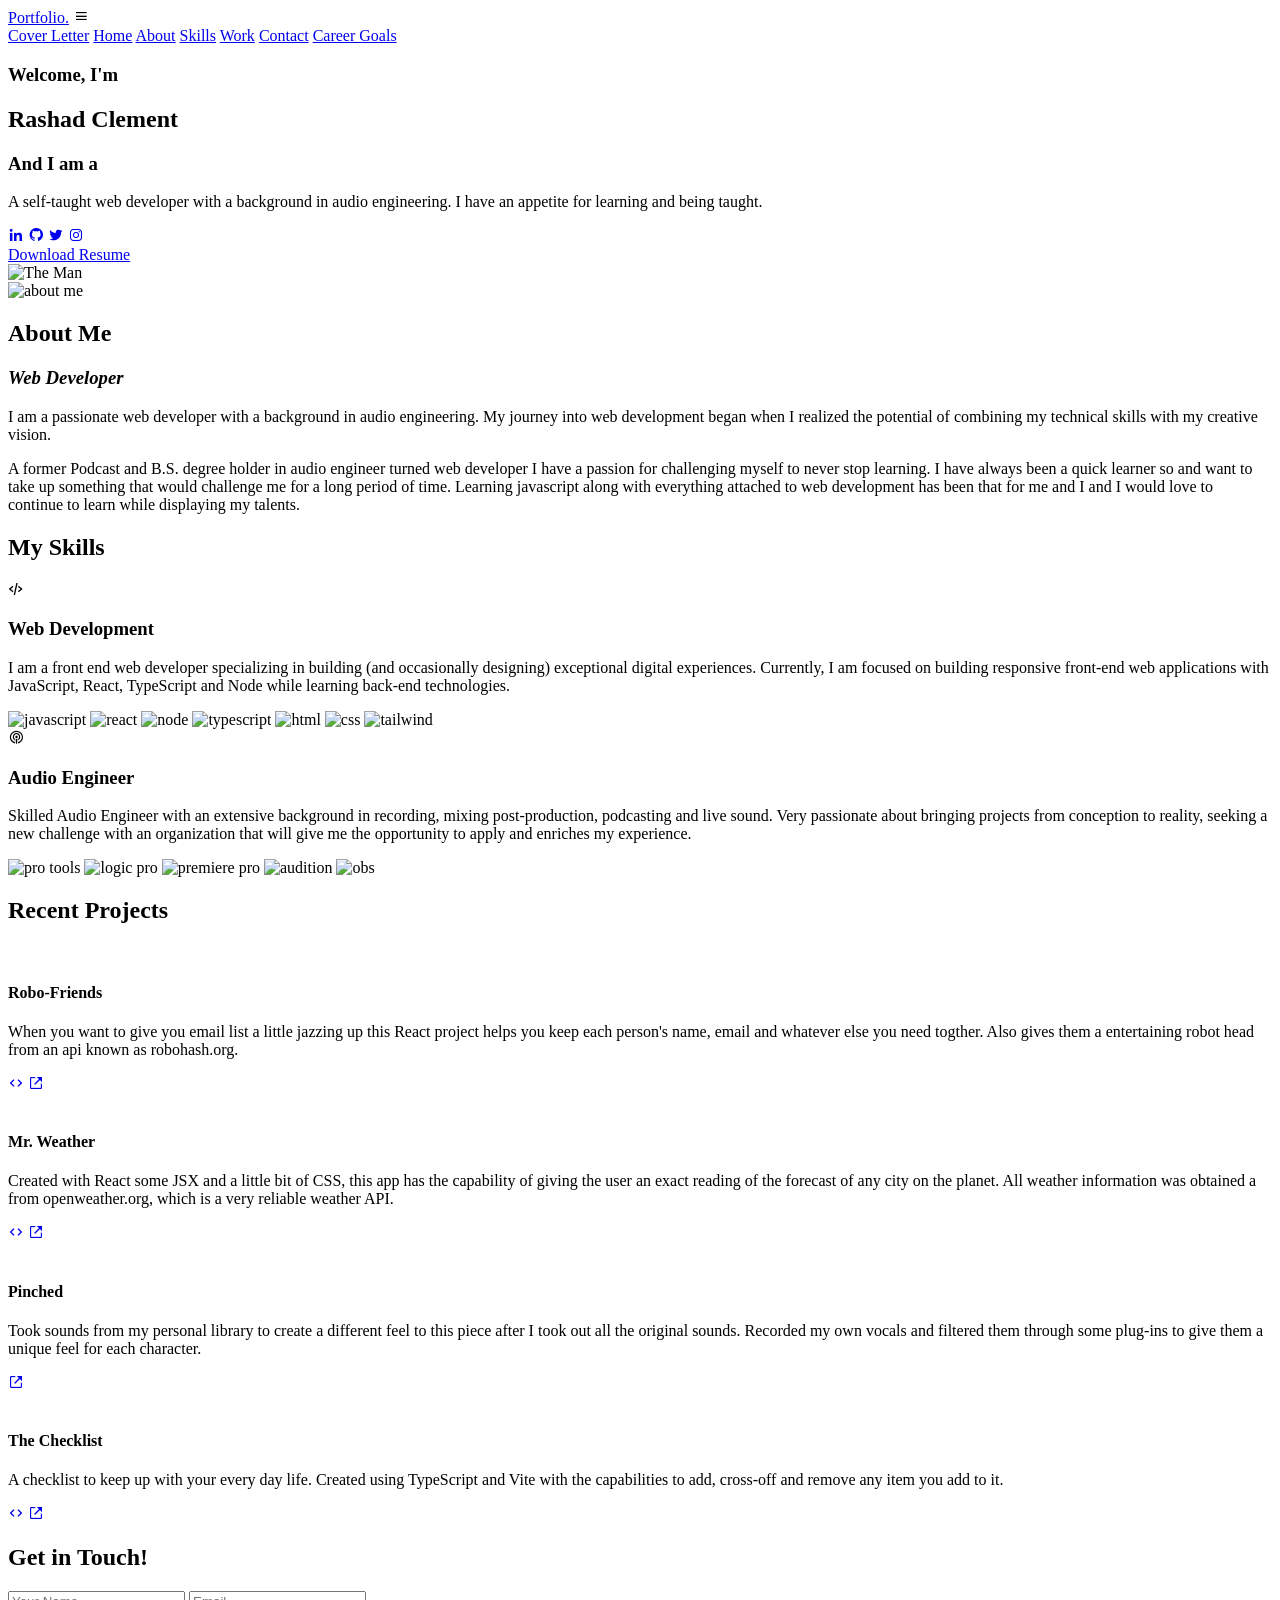
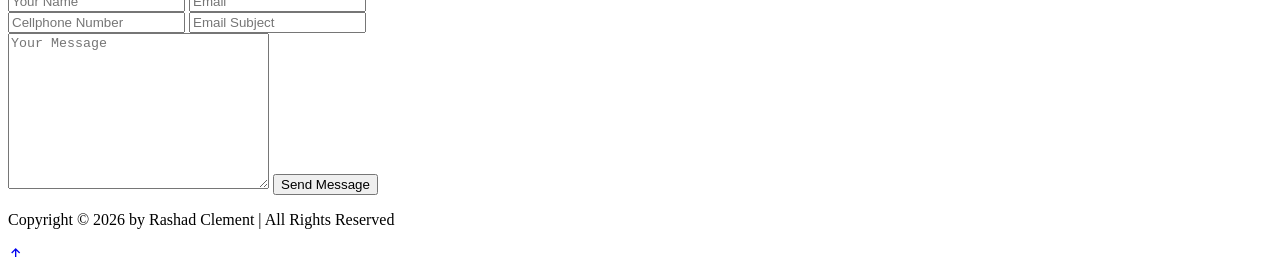
==== index.html @ a1e1e6f7 "Creates cover.html, career_goal.html and modifies index.html" ====
<!doctype html>
<html lang="en">
  <head>
    <meta charset="UTF-8" />
    <meta http-equiv="X-UA-Compatible" content="IE=edge" />
    <meta name="viewport" content="width=device-width, initial-scale=1.0" />
    <title>Rashad's | Portfolio</title>
    <link
      href="https://unpkg.com/boxicons@2.1.4/css/boxicons.min.css"
      rel="stylesheet"
    />
    <link rel="shortcut icon" type="image/png" href="assets/favicon1.png" />
    <script
      type="text/javascript"
      src="https://cdn.jsdelivr.net/npm/@emailjs/browser@3/dist/email.min.js"
    ></script>
    <script type="text/javascript">
      (function () {
        emailjs.init("BVBajBuApLlORE-cE");
      })();
    </script>
    <link rel="stylesheet" href="styles.css" />
  </head>

  <body>
    <header class="header">
      <a href="#" class="logo">Portfolio.</a>

      <i class="bx bx-menu" id="menu-icon"></i>

      <nav class="navbar">
        <a href="cover.html" style="--i: 1" class="active">Cover Letter</a>
        <a href="#home" style="--i: 2">Home</a>
        <a href="#about" style="--i: 3">About</a>
        <a href="#skills" style="--i: 4">Skills</a>
        <a href="#work" style="--i: 5">Work</a>
        <a href="#contact" style="--i: 6">Contact</a>
        <a href="career_goals.html" style="--i: 7">Career Goals</a>
      </nav>
    </header>

    <!-- HOME SECTION -->

    <section class="home" id="home">
      <div class="home-content">
        <h3>Welcome, I'm</h3>
        <h1>Rashad Clement</h1>
        <h3>And I am a <span class="multiple-text"></span></h3>
        <p>
          A self-taught web developer with a background in audio engineering. I
          have an appetite for learning and being taught.
        </p>
        <div class="social-media">
          <a href="https://www.linkedin.com/in/rclement3091" style="--i: 7"
            ><i class="bx bxl-linkedin"></i
          ></a>
          <a href="https://github.com/RashadC30" style="--i: 8"
            ><i class="bx bxl-github"></i
          ></a>
          <a href="https://twitter.com/ClementRashad91" style="--i: 9"
            ><i class="bx bxl-twitter"></i
          ></a>
          <a href="https://www.instagram.com/king_ras_3091/" style="--i: 10"
            ><i class="bx bxl-instagram"></i
          ></a>
        </div>
        <a href="assets/images/SWE Resume.pdf" class="btn">Download Resume</a>
      </div>
      <div class="home-img">
        <img src="./assets/images/Home-1.png" alt="The Man" />
      </div>
    </section>

    <!-- ABOUT SECTION -->
    <section class="about" id="about">
      <div class="about-img">
        <img src="./assets/images/about me.png" alt="about me" />
      </div>

      <div class="about-content">
        <h2 class="heading">About <span>Me</span></h2>
        <h3><em>Web Developer</em></h3>
        <article>
          <p>
            I am a passionate web developer with a background in audio
            engineering. My journey into web development began when I realized
            the potential of combining my technical skills with my creative
            vision.
          </p>
          <p>
            A former Podcast and B.S. degree holder in audio engineer turned web
            developer I have a passion for challenging myself to never stop
            learning. I have always been a quick learner so and want to take up
            something that would challenge me for a long period of time.
            Learning javascript along with everything attached to web
            development has been that for me and I and I would love to continue
            to learn while displaying my talents.
          </p>
        </article>
        <!-- <p>
          Very much a gamer and because of that love is what lead me down this
          path. But spending time with my family is the my favorite hobby. I try
          to wear a lot of hat in family which let me to picking up cooking and
          sewing as two of my newer hobbies. Because of wanting to be around
          family as much as possible I chose to take this path as a web
          developer. It also helps that a goal of mine to help design and create
          a video game and being a web developer is a great starting point for
          that.
        </p> -->
      </div>
    </section>

    <!-- SKILLS SECTION -->

    <section class="skills" id="skills">
      <h2 class="heading">My <span>Skills</span></h2>

      <div class="skills-container">
        <div class="skills-box">
          <i class="bx bx-code-alt"></i>
          <h3><strong>Web Development</strong></h3>
          <p>
            I am a front end web developer specializing in building (and
            occasionally designing) exceptional digital experiences. Currently,
            I am focused on building responsive front-end web applications with
            JavaScript, React, TypeScript and Node while learning back-end
            technologies.
          </p>
          <img src="assets/tech/javascript.png" alt="javascript" />
          <img src="assets/tech/reactjs.png" alt="react" />
          <img src="assets/tech/nodejs.png" alt="node" />
          <img src="assets/tech/typescript.png" alt="typescript" />
          <img src="assets/tech/html.png" alt="html" />
          <img src="assets/tech/css.png" alt="css" />
          <img src="assets/tech/tailwind.png" alt="tailwind" />
        </div>
        <div class="skills-box">
          <i class="bx bx-podcast"></i>
          <h3><strong>Audio Engineer</strong></h3>
          <p>
            Skilled Audio Engineer with an extensive background in recording,
            mixing post-production, podcasting and live sound. Very passionate
            about bringing projects from conception to reality, seeking a new
            challenge with an organization that will give me the opportunity to
            apply and enriches my experience.
          </p>
          <img src="assets/tech/pro-tools.png" alt="pro tools" />
          <img src="assets/tech/logic-pro.png" alt="logic pro" />
          <img src="assets/tech/premiere-pro.png" alt="premiere pro" />
          <img src="assets/tech/audition.png" alt="audition" />
          <img src="assets/tech/OBS.png" alt="obs" />
        </div>
      </div>
    </section>

    <!-- WORK SECTION -->
    <section class="work" id="work">
      <h2 class="heading">Recent <span>Projects</span></h2>

      <div class="work-container">
        <div class="work-box">
          <img src="assets/images/robofriends.png" alt="" />
          <div class="work-layer">
            <h4>Robo-Friends</h4>
            <p>
              When you want to give you email list a little jazzing up this
              React project helps you keep each person's name, email and
              whatever else you need togther. Also gives them a entertaining
              robot head from an api known as robohash.org.
            </p>
            <a href="https://github.com/RashadC30/Robo-Friends"
              ><i class="bx bx-code"></i
            ></a>
            <a href="https://rashadc30.github.io/Robo-Friends/"
              ><i class="bx bx-link-external"></i
            ></a>
          </div>
        </div>

        <div class="work-box">
          <img src="assets/images/weatherapp.png" alt="" />
          <div class="work-layer">
            <h4>Mr. Weather</h4>
            <p>
              Created with React some JSX and a little bit of CSS, this app has
              the capability of giving the user an exact reading of the forecast
              of any city on the planet. All weather information was obtained a
              from openweather.org, which is a very reliable weather API.
            </p>
            <a href="https://github.com/RashadC30/Mr.-Weather_React"
              ><i class="bx bx-code"></i
            ></a>
            <a href="https://rashadc30.github.io/Mr.-Weather_React/"
              ><i class="bx bx-link-external"></i
            ></a>
          </div>
        </div>

        <div class="work-box">
          <img src="assets/images/Pinched-photo.png" alt="" />
          <div class="work-layer">
            <h4>Pinched</h4>
            <p>
              Took sounds from my personal library to create a different feel to
              this piece after I took out all the original sounds. Recorded my
              own vocals and filtered them through some plug-ins to give them a
              unique feel for each character.
            </p>
            <a href="https://youtu.be/_z9pfgiqjUA"
              ><i class="bx bx-link-external"></i
            ></a>
          </div>
        </div>

        <div class="work-box">
          <img src="assets/images/the_checklist.png" alt="" />
          <div class="work-layer">
            <h4>The Checklist</h4>
            <p>
              A checklist to keep up with your every day life. Created using
              TypeScript and Vite with the capabilities to add, cross-off and
              remove any item you add to it.
            </p>
            <a href="https://github.com/RashadC30/The_Checklist"
              ><i class="bx bx-code"></i
            ></a>
            <a href="https://the-checklist.vercel.app/"
              ><i class="bx bx-link-external"></i
            ></a>
          </div>
        </div>
      </div>
    </section>

    <!-- CONTACT SECTION -->
    <section class="contact" id="contact">
      <h2 class="heading">Get in <span>Touch!</span></h2>

      <form action="#">
        <div class="input-box">
          <input type="text" placeholder="Your Name" id="name" />
          <input type="email" placeholder="Email" id="email" />
        </div>
        <div class="input-box">
          <input type="number" placeholder="Cellphone Number" />
          <input type="text" placeholder="Email Subject" />
        </div>
        <textarea
          name=""
          id="message"
          cols="30"
          rows="10"
          placeholder="Your Message"
        ></textarea>
        <input
          onclick="sendMail()"
          type="submit"
          value="Send Message"
          class="btn"
        />
      </form>
    </section>

    <!-- FOOTER SECTION -->
    <footer class="footer">
      <div class="footer-text">
        <p>Copyright &copy; 2026 by Rashad Clement | All Rights Reserved</p>

        <div class="footer-iconTop">
          <a href="#home"><i class="bx bx-up-arrow-alt"></i></a>
        </div>
      </div>
    </footer>

    <!-- SCROLL REVEAL -->
    <script src="https://unpkg.com/scrollreveal"></script>

    <!-- TYPED.JS -->
    <script src="https://unpkg.com/typed.js@2.0.132/dist/typed.umd.js"></script>

    <!-- CUSTOM SECTION -->
    <script src="app.js"></script>
  </body>
</html>
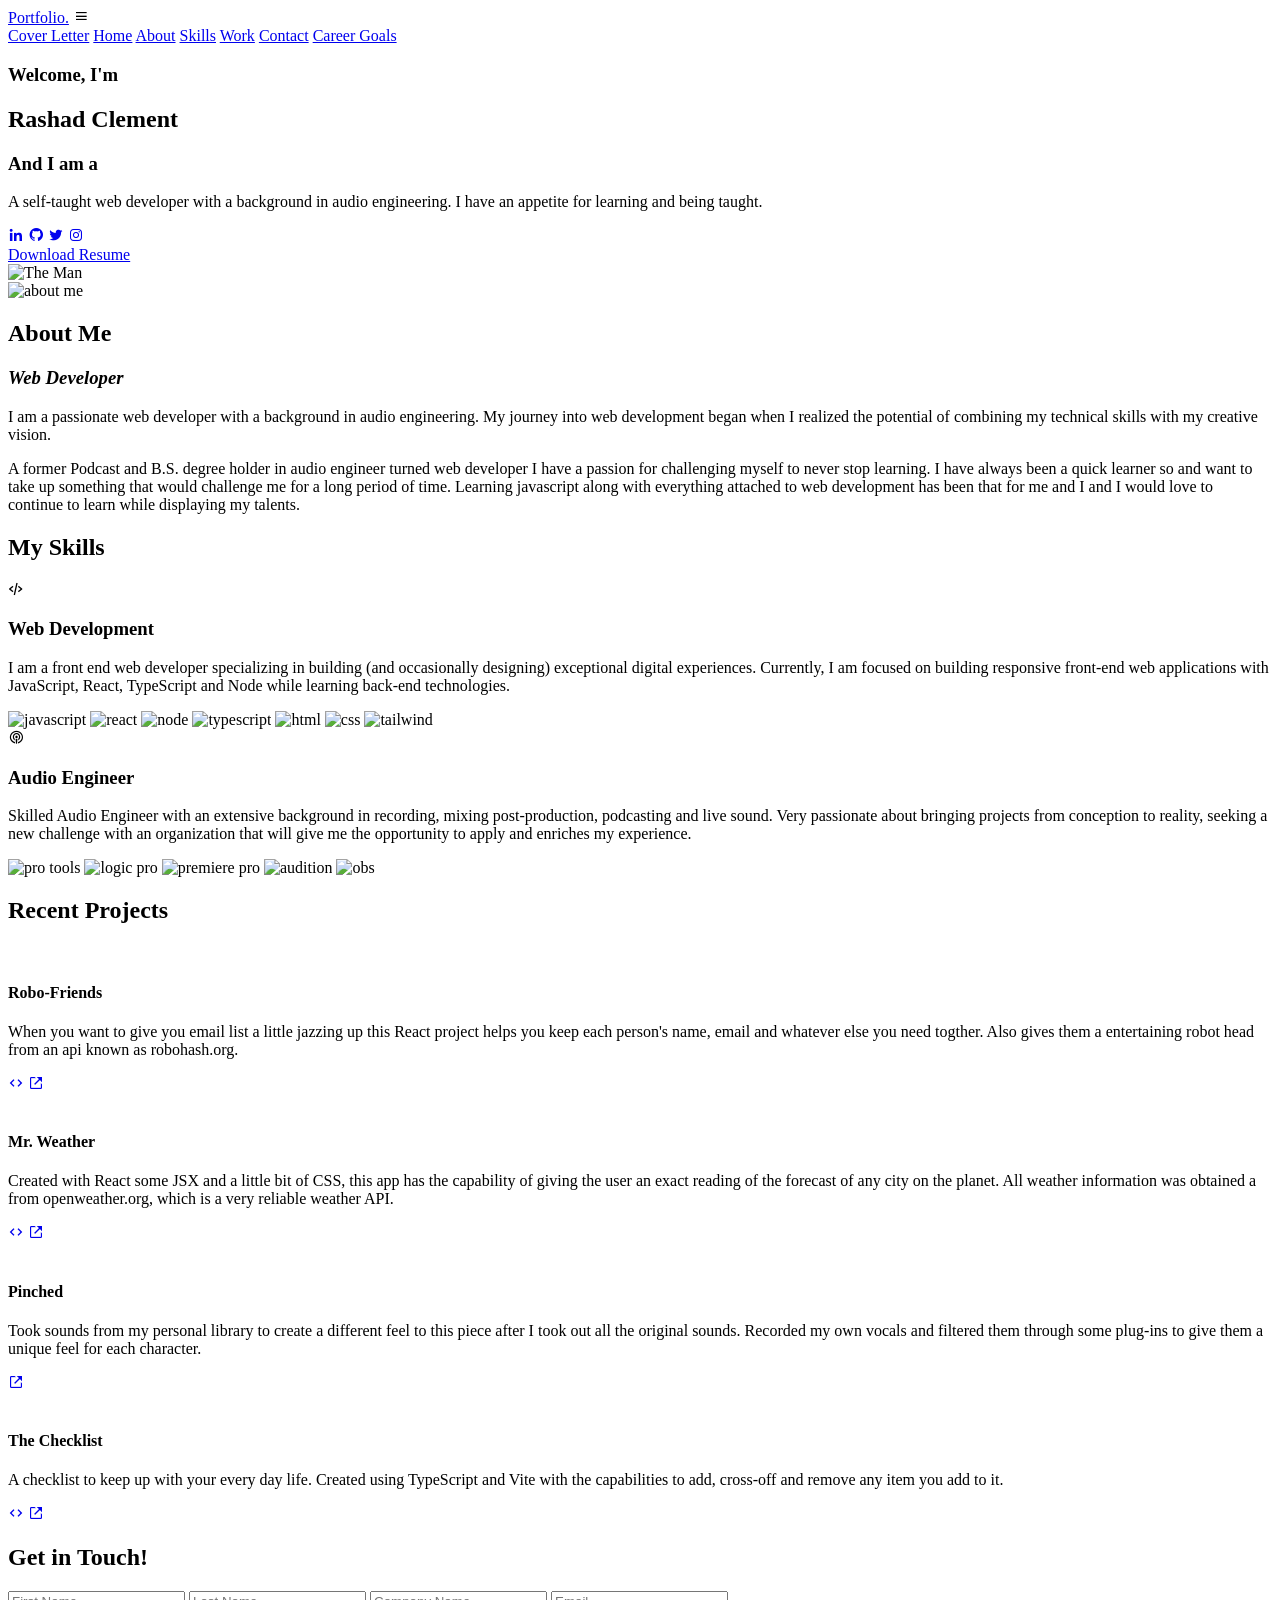
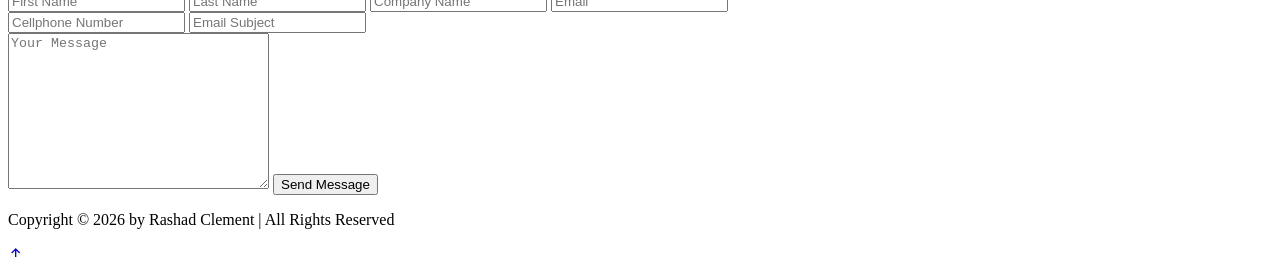
==== commit 4500d0e8: "Makes new information boxes for contact section" ====
--- a/index.html
+++ b/index.html
@@ -238,7 +238,9 @@
 
       <form action="#">
         <div class="input-box">
-          <input type="text" placeholder="Your Name" id="name" />
+          <input type="text" placeholder="First Name" id="name" />
+          <input type="text" placeholder="Last Name" id="name" />
+          <input type="text" placeholder="Company Name" id="name" />
           <input type="email" placeholder="Email" id="email" />
         </div>
         <div class="input-box">
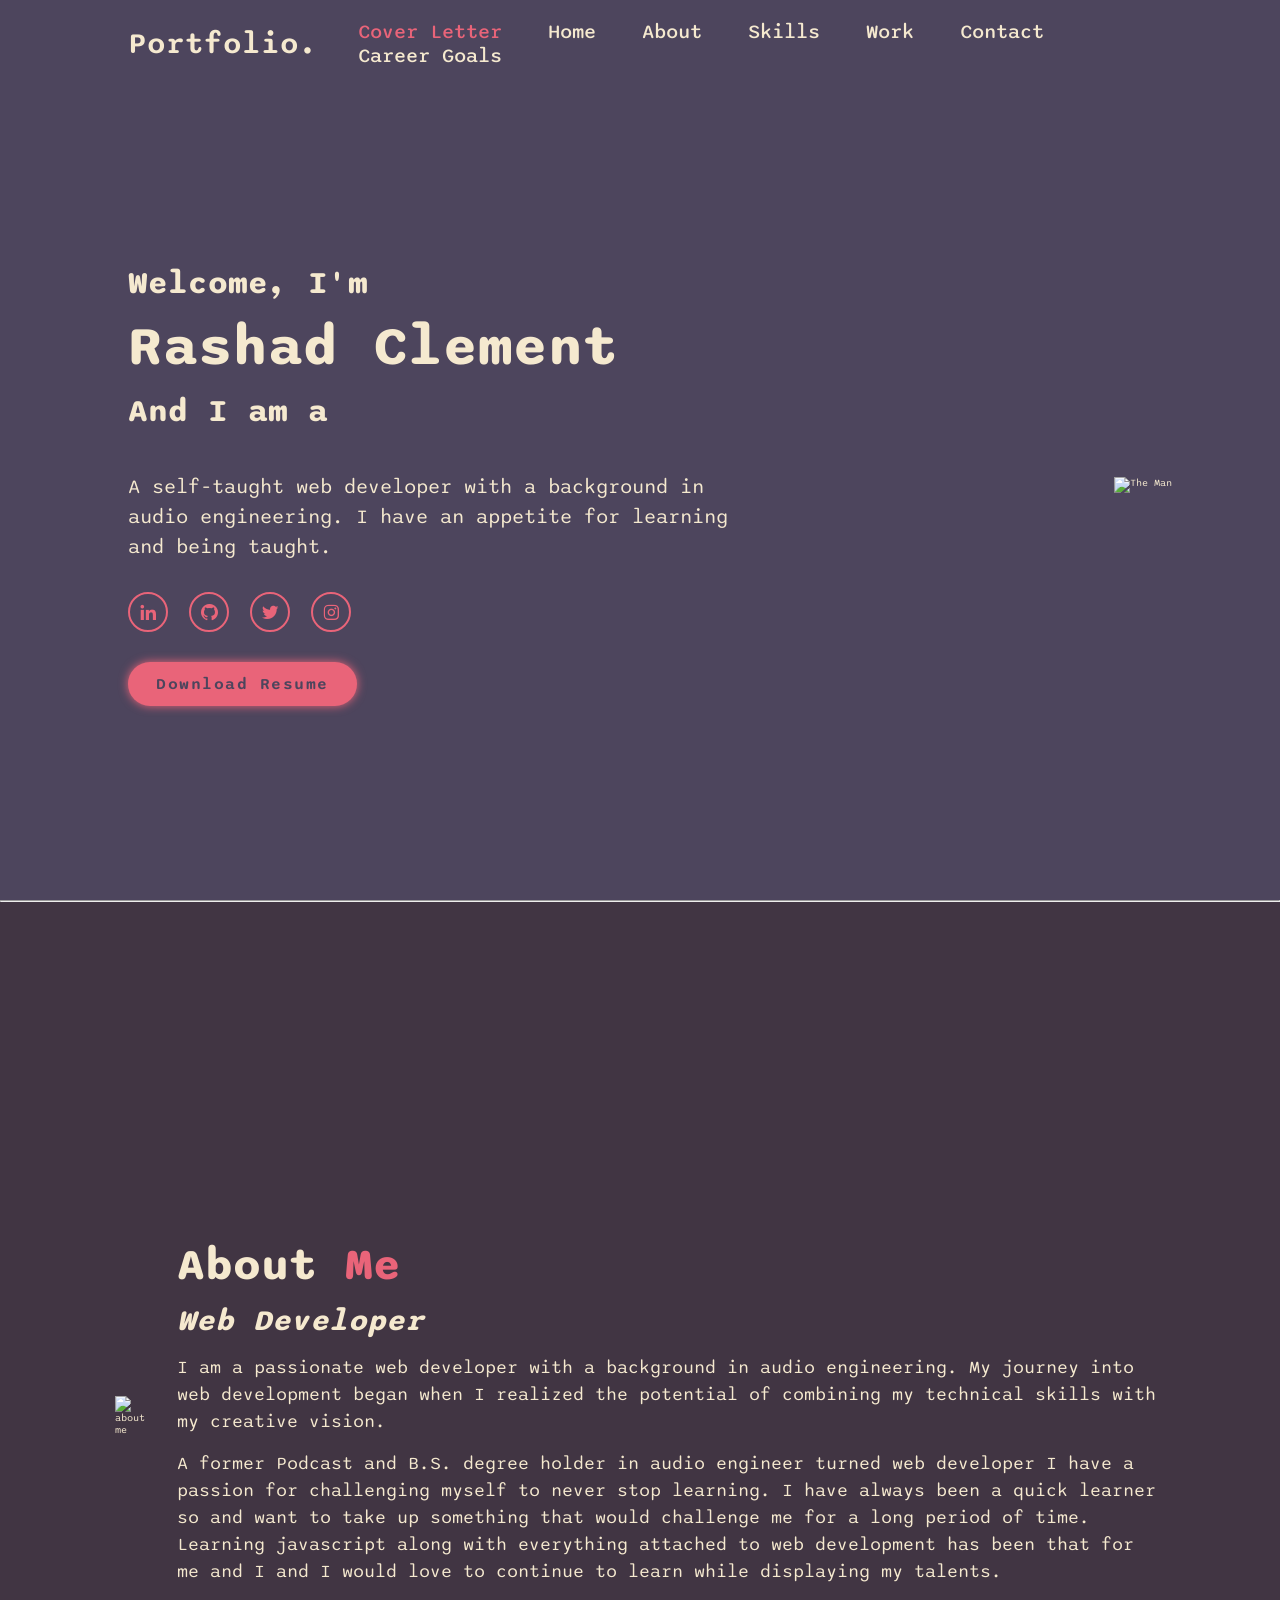
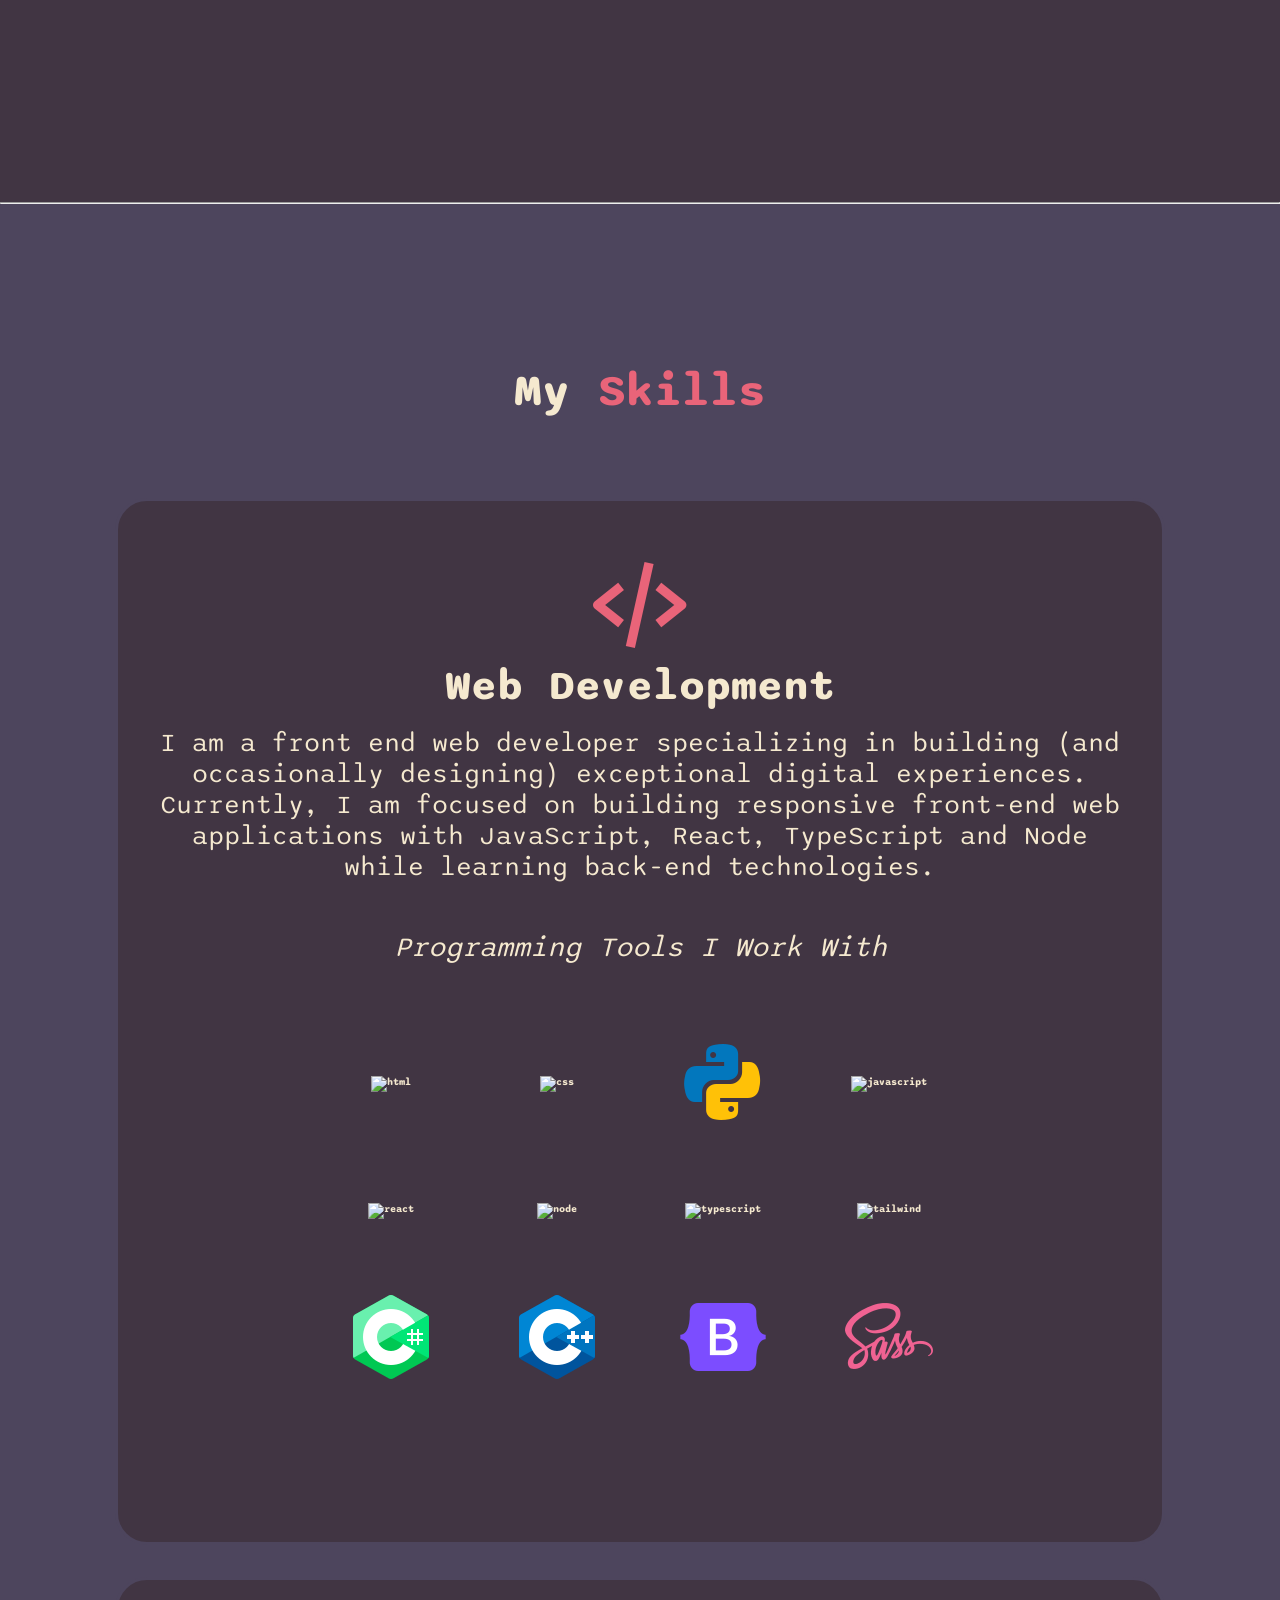
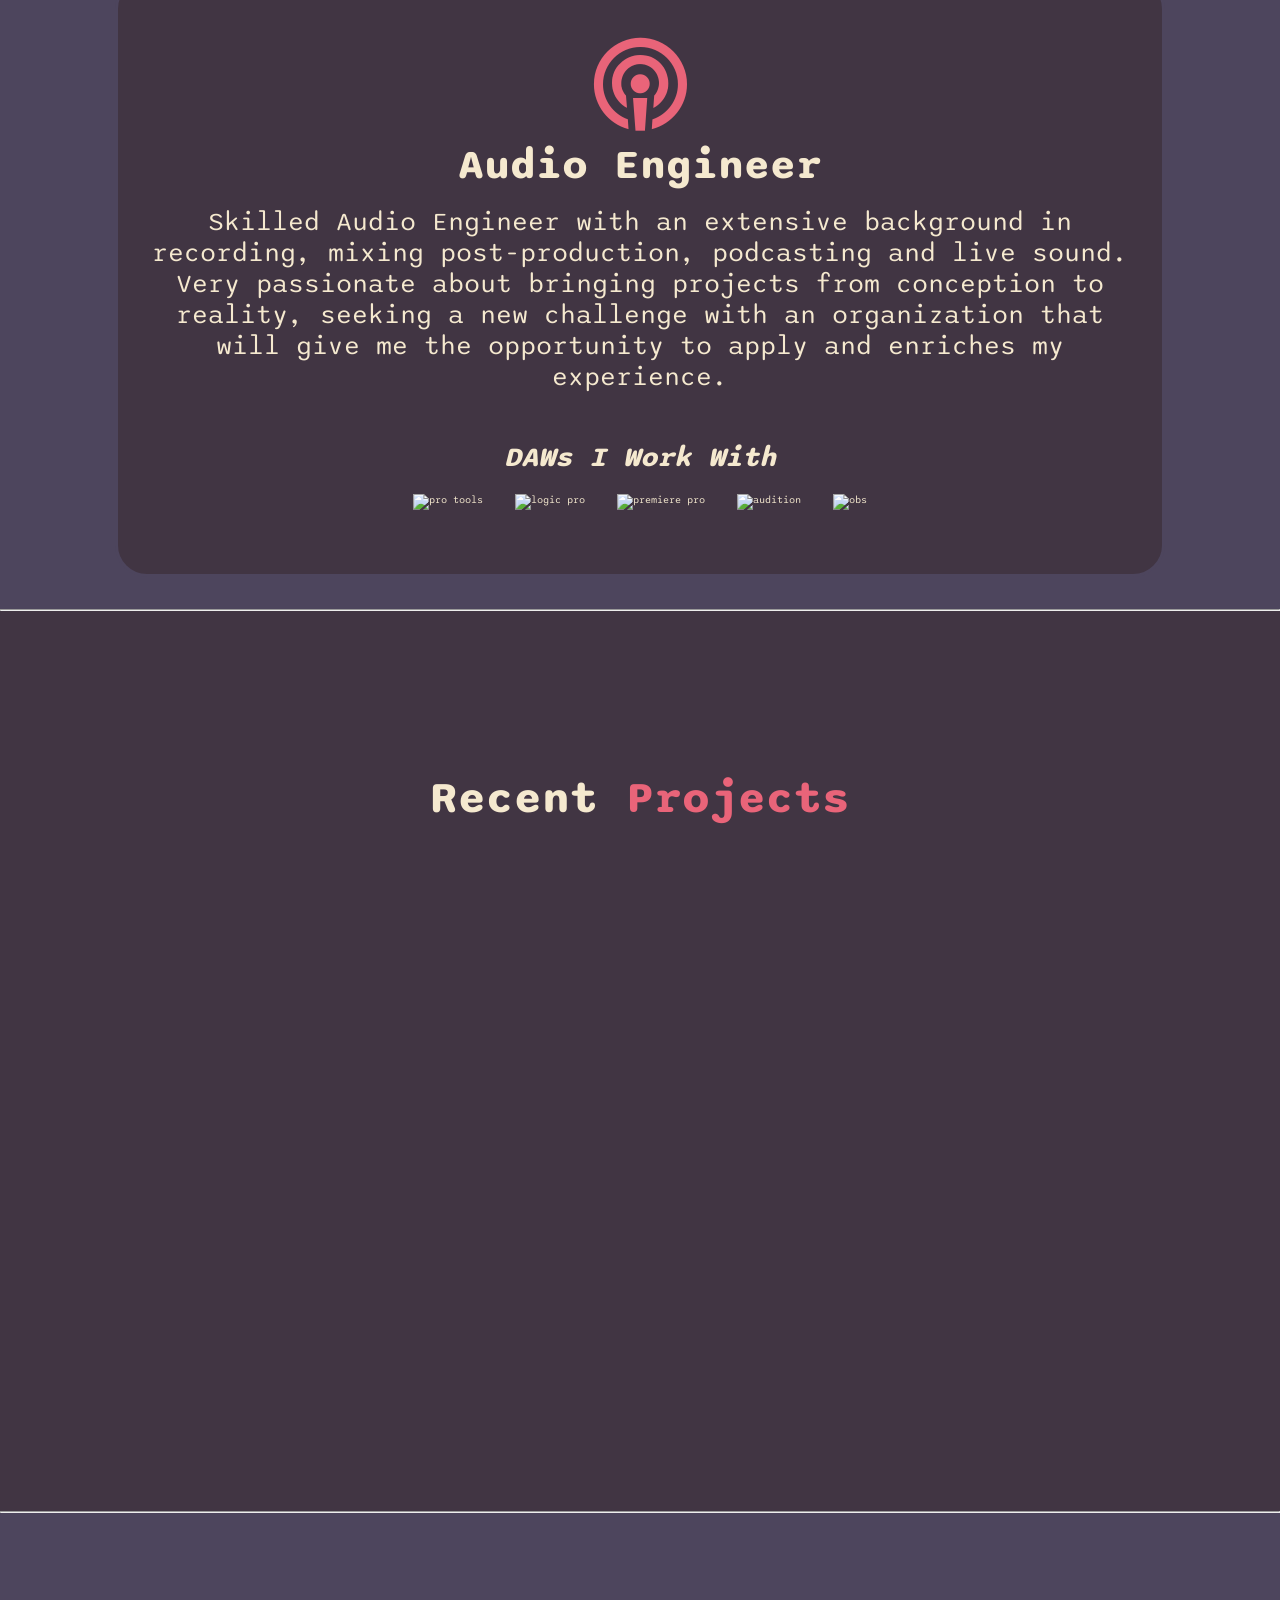
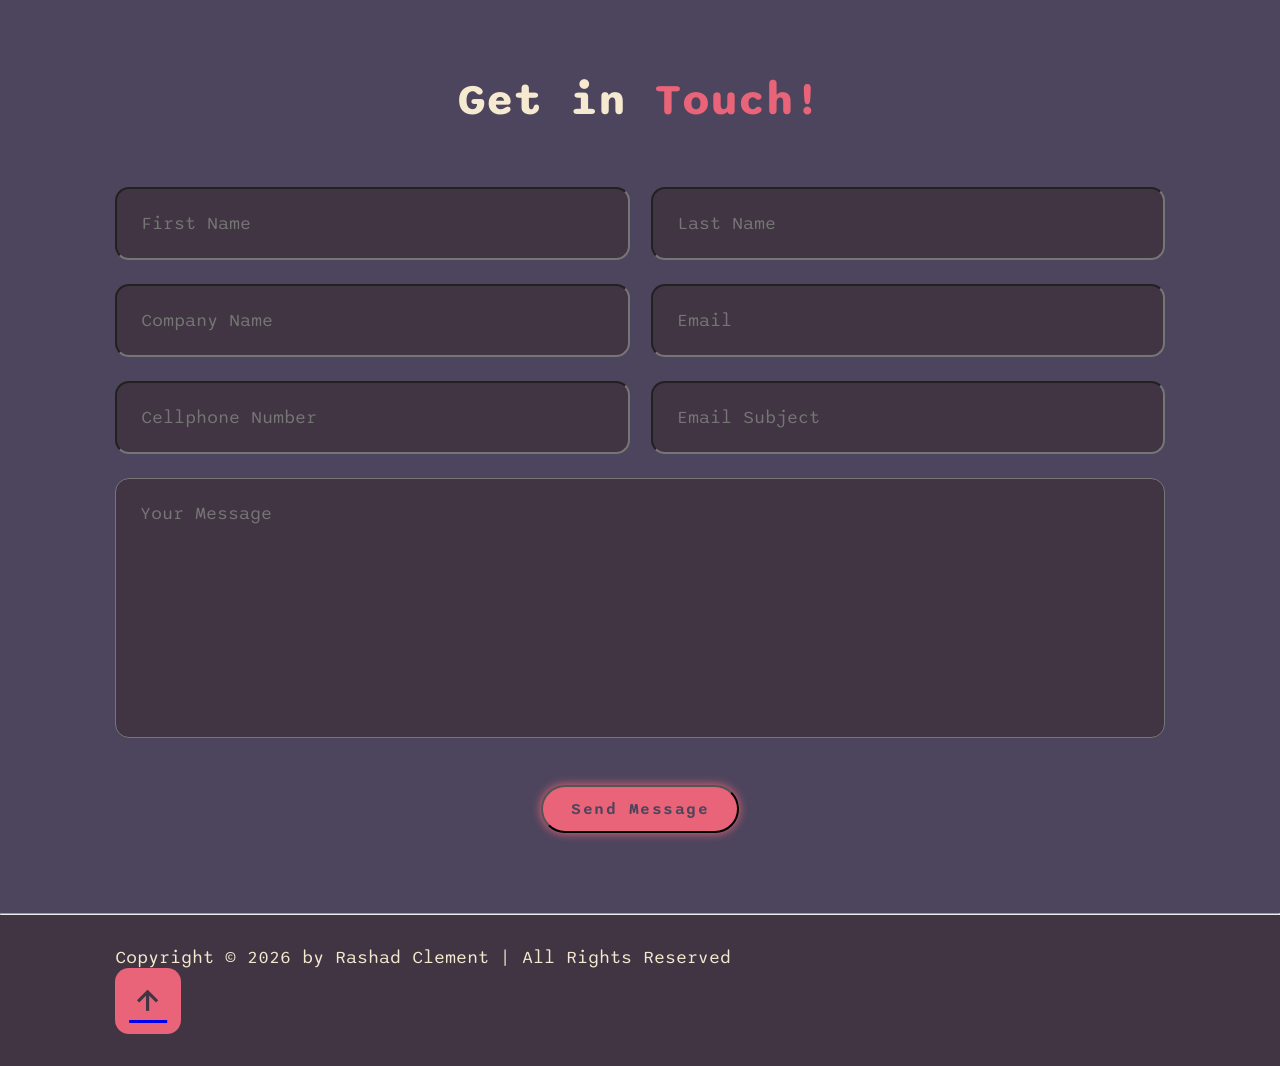
==== commit 46d04ee4: "Adds a table and unordered list to index, main and span to cover and main and contact form to career" ====
--- a/index.html
+++ b/index.html
@@ -44,8 +44,11 @@
     <section class="home" id="home">
       <div class="home-content">
         <h3>Welcome, I'm</h3>
+        <br />
         <h1>Rashad Clement</h1>
+        <br />
         <h3>And I am a <span class="multiple-text"></span></h3>
+        <br />
         <p>
           A self-taught web developer with a background in audio engineering. I
           have an appetite for learning and being taught.
@@ -70,6 +73,7 @@
         <img src="./assets/images/Home-1.png" alt="The Man" />
       </div>
     </section>
+    <hr style="color: bisque" />
 
     <!-- ABOUT SECTION -->
     <section class="about" id="about">
@@ -109,6 +113,7 @@
         </p> -->
       </div>
     </section>
+    <hr style="color: bisque" />
 
     <!-- SKILLS SECTION -->
 
@@ -126,13 +131,37 @@
             JavaScript, React, TypeScript and Node while learning back-end
             technologies.
           </p>
-          <img src="assets/tech/javascript.png" alt="javascript" />
-          <img src="assets/tech/reactjs.png" alt="react" />
-          <img src="assets/tech/nodejs.png" alt="node" />
-          <img src="assets/tech/typescript.png" alt="typescript" />
-          <img src="assets/tech/html.png" alt="html" />
-          <img src="assets/tech/css.png" alt="css" />
-          <img src="assets/tech/tailwind.png" alt="tailwind" />
+          <table
+            style="
+              margin: 20px auto;
+              border-collapse: separate;
+              border-spacing: 70px;
+            "
+          >
+            <caption style="font-size: 28px; font-style: italic">
+              Programming Tools I Work With
+            </caption>
+            <tr>
+              <th><img src="assets/tech/html.png" alt="html" /></th>
+              <th><img src="assets/tech/css.png" alt="css" /></th>
+              <th><img src="assets/tech/python-96.png" alt="python" /></th>
+              <th><img src="assets/tech/javascript.png" alt="javascript" /></th>
+            </tr>
+            <tr>
+              <th><img src="assets/tech/reactjs.png" alt="react" /></th>
+              <th><img src="assets/tech/nodejs.png" alt="node" /></th>
+              <th><img src="assets/tech/typescript.png" alt="typescript" /></th>
+              <th><img src="assets/tech/tailwind.png" alt="tailwind" /></th>
+            </tr>
+            <tr>
+              <th><img src="assets/tech/c-sharp-96.png" alt="c-sharp" /></th>
+              <th><img src="assets/tech/c++-96.png" alt="c++" /></th>
+              <th>
+                <img src="assets/tech/bootstrap-96.png" alt="bootstrap" />
+              </th>
+              <th><img src="assets/tech/sass-96.png" alt="github" /></th>
+            </tr>
+          </table>
         </div>
         <div class="skills-box">
           <i class="bx bx-podcast"></i>
@@ -144,93 +173,103 @@
             challenge with an organization that will give me the opportunity to
             apply and enriches my experience.
           </p>
-          <img src="assets/tech/pro-tools.png" alt="pro tools" />
-          <img src="assets/tech/logic-pro.png" alt="logic pro" />
-          <img src="assets/tech/premiere-pro.png" alt="premiere pro" />
-          <img src="assets/tech/audition.png" alt="audition" />
-          <img src="assets/tech/OBS.png" alt="obs" />
+          <h4 style="font-size: 28px; margin: 20px auto; font-style: italic">
+            DAWs I Work With
+          </h4>
+          <ul class="ul">
+            <img src="assets/tech/pro-tools.png" alt="pro tools" />
+            <img src="assets/tech/logic-pro.png" alt="logic pro" />
+            <img src="assets/tech/premiere-pro.png" alt="premiere pro" />
+            <img src="assets/tech/audition.png" alt="audition" />
+            <img src="assets/tech/OBS.png" alt="obs" />
+          </ul>
         </div>
       </div>
     </section>
+    <hr style="color: bisque" />
 
     <!-- WORK SECTION -->
-    <section class="work" id="work">
-      <h2 class="heading">Recent <span>Projects</span></h2>
-
-      <div class="work-container">
-        <div class="work-box">
-          <img src="assets/images/robofriends.png" alt="" />
-          <div class="work-layer">
-            <h4>Robo-Friends</h4>
-            <p>
-              When you want to give you email list a little jazzing up this
-              React project helps you keep each person's name, email and
-              whatever else you need togther. Also gives them a entertaining
-              robot head from an api known as robohash.org.
-            </p>
-            <a href="https://github.com/RashadC30/Robo-Friends"
-              ><i class="bx bx-code"></i
-            ></a>
-            <a href="https://rashadc30.github.io/Robo-Friends/"
-              ><i class="bx bx-link-external"></i
-            ></a>
+    <main>
+      <section class="work" id="work">
+        <h2 class="heading">Recent <span>Projects</span></h2>
+
+        <div class="work-container">
+          <div class="work-box">
+            <img src="assets/images/robofriends.png" alt="" />
+            <div class="work-layer">
+              <h4>Robo-Friends</h4>
+              <p>
+                When you want to give you email list a little jazzing up this
+                React project helps you keep each person's name, email and
+                whatever else you need togther. Also gives them a entertaining
+                robot head from an api known as robohash.org.
+              </p>
+              <a href="https://github.com/RashadC30/Robo-Friends"
+                ><i class="bx bx-code"></i
+              ></a>
+              <a href="https://rashadc30.github.io/Robo-Friends/"
+                ><i class="bx bx-link-external"></i
+              ></a>
+            </div>
           </div>
-        </div>
-
-        <div class="work-box">
-          <img src="assets/images/weatherapp.png" alt="" />
-          <div class="work-layer">
-            <h4>Mr. Weather</h4>
-            <p>
-              Created with React some JSX and a little bit of CSS, this app has
-              the capability of giving the user an exact reading of the forecast
-              of any city on the planet. All weather information was obtained a
-              from openweather.org, which is a very reliable weather API.
-            </p>
-            <a href="https://github.com/RashadC30/Mr.-Weather_React"
-              ><i class="bx bx-code"></i
-            ></a>
-            <a href="https://rashadc30.github.io/Mr.-Weather_React/"
-              ><i class="bx bx-link-external"></i
-            ></a>
+
+          <div class="work-box">
+            <img src="assets/images/weatherapp.png" alt="" />
+            <div class="work-layer">
+              <h4>Mr. Weather</h4>
+              <p>
+                Created with React some JSX and a little bit of CSS, this app
+                has the capability of giving the user an exact reading of the
+                forecast of any city on the planet. All weather information was
+                obtained a from openweather.org, which is a very reliable
+                weather API.
+              </p>
+              <a href="https://github.com/RashadC30/Mr.-Weather_React"
+                ><i class="bx bx-code"></i
+              ></a>
+              <a href="https://rashadc30.github.io/Mr.-Weather_React/"
+                ><i class="bx bx-link-external"></i
+              ></a>
+            </div>
           </div>
-        </div>
-
-        <div class="work-box">
-          <img src="assets/images/Pinched-photo.png" alt="" />
-          <div class="work-layer">
-            <h4>Pinched</h4>
-            <p>
-              Took sounds from my personal library to create a different feel to
-              this piece after I took out all the original sounds. Recorded my
-              own vocals and filtered them through some plug-ins to give them a
-              unique feel for each character.
-            </p>
-            <a href="https://youtu.be/_z9pfgiqjUA"
-              ><i class="bx bx-link-external"></i
-            ></a>
+
+          <div class="work-box">
+            <img src="assets/images/Pinched-photo.png" alt="" />
+            <div class="work-layer">
+              <h4>Pinched</h4>
+              <p>
+                Took sounds from my personal library to create a different feel
+                to this piece after I took out all the original sounds. Recorded
+                my own vocals and filtered them through some plug-ins to give
+                them a unique feel for each character.
+              </p>
+              <a href="https://youtu.be/_z9pfgiqjUA"
+                ><i class="bx bx-link-external"></i
+              ></a>
+            </div>
           </div>
-        </div>
-
-        <div class="work-box">
-          <img src="assets/images/the_checklist.png" alt="" />
-          <div class="work-layer">
-            <h4>The Checklist</h4>
-            <p>
-              A checklist to keep up with your every day life. Created using
-              TypeScript and Vite with the capabilities to add, cross-off and
-              remove any item you add to it.
-            </p>
-            <a href="https://github.com/RashadC30/The_Checklist"
-              ><i class="bx bx-code"></i
-            ></a>
-            <a href="https://the-checklist.vercel.app/"
-              ><i class="bx bx-link-external"></i
-            ></a>
+
+          <div class="work-box">
+            <img src="assets/images/the_checklist.png" alt="" />
+            <div class="work-layer">
+              <h4>The Checklist</h4>
+              <p>
+                A checklist to keep up with your every day life. Created using
+                TypeScript and Vite with the capabilities to add, cross-off and
+                remove any item you add to it.
+              </p>
+              <a href="https://github.com/RashadC30/The_Checklist"
+                ><i class="bx bx-code"></i
+              ></a>
+              <a href="https://the-checklist.vercel.app/"
+                ><i class="bx bx-link-external"></i
+              ></a>
+            </div>
           </div>
         </div>
-      </div>
-    </section>
+      </section>
+    </main>
+    <hr style="color: bisque" />
 
     <!-- CONTACT SECTION -->
     <section class="contact" id="contact">
@@ -262,6 +301,7 @@
         />
       </form>
     </section>
+    <hr style="color: bisque" />
 
     <!-- FOOTER SECTION -->
     <footer class="footer">
--- a/styles.css
+++ b/styles.css
@@ -0,0 +1,630 @@
+@import url('https://fonts.googleapis.com/css2?family=Labrada:wght@400;500;600;700;800;900&family=Sono:wght@400;500;600;700;800&display=swap');
+
+* {
+    margin: 0;
+    padding: 0;
+    box-sizing: border-box;
+    font-family: "Sono", sans-serif;
+}
+
+html {
+    font-size: 62.5%;
+    overflow-x: hidden;
+}
+
+body {
+    background: #4D455D;
+    color: #F5E9CF;
+}
+
+section {
+    min-height: 100vh;
+    padding: 160px 9% 32px;
+}
+
+.header {
+    position: fixed;
+    top: 0;
+    left: 0;
+    width: 100%;
+    padding: 20px 10%;
+    background: transparent;
+    display: flex;
+    justify-content: space-between;
+    align-items: center;
+    z-index: 100;
+}
+
+.header.sticky {
+    border-bottom: 2px solid rgba(0, 0, 0, 0.2);
+}
+
+.logo {
+    font-size: 30px;
+    color: #F5E9CF;
+    text-decoration: none;
+    font-weight: 600;
+    cursor: default;
+    opacity: 0;
+    animation: slideRight 1s ease forwards;
+}
+
+.navbar a {
+    display: inline-block;
+    font-size: 20px;
+    color: #F5E9CF;
+    text-decoration: none;
+    font-weight: 500;
+    margin-left: 40px;
+    transition: 0.3s;
+    opacity: 0;
+    animation: slideTop 0.5s ease forwards;
+    animation-delay: calc(0.3s * var(--i));
+}
+
+.navbar a:hover,
+.navbar a.active {
+    color: #E96479
+}
+
+#menu-icon {
+    font-size: 40px;
+    color: #F5E9CF;
+    display: none;
+}
+
+.home {
+    position: relative;
+    width: 100%;
+    height: 100vh;
+    display: flex;
+    justify-content: space-between;
+    align-items: center;
+    padding: 70px 10% 0;
+}
+
+.home-content {
+    max-width: 600px;
+}
+
+.home-content h3 {
+    font-size: 32px;
+    font-weight: 700;
+    opacity: 0;
+    animation: slideBottom 1s ease forwards;
+    animation-delay: 0.8s;
+}
+
+.home-content h3:nth-of-type(2) {
+    margin-bottom: 30px;
+    opacity: 0;
+    animation: slideTop 1s ease forwards;
+    animation-delay: 0.8s;
+}
+
+span {
+    color: #E96479;
+}
+
+.home-content h3 span {
+    color: #E96479;
+}
+
+.home-content h1 {
+    font-size: 56px;
+    font-weight: 700;
+    line-height: 1.3;
+    margin: -3px 0;
+    opacity: 0;
+    animation: slideRight 1s ease forwards;
+    animation-delay: 1s;
+}
+
+.home-content p {
+    font-size: 20px;
+    line-height: 1.5;
+    opacity: 0;
+    animation: slideLeft 1s ease forwards;
+    animation-delay: 1s;
+}
+
+.home-img img {
+    width: 800px;
+    margin-right: -20px;
+    opacity: 0;
+    animation: zoomIn 1s ease forwards, floatImage 4s ease-in-out infinite;
+    animation-delay: 2s, 3s;
+}
+
+.social-media a {
+    display: inline-flex;
+    justify-content: center;
+    align-items: center;
+    width: 40px;
+    height: 40px;
+    background: transparent;
+    border: 2px solid #E96479;
+    border-radius: 50%;
+    font-size: 20px;
+    color: #E96479;
+    text-decoration: none;
+    margin: 30px 15px 30px 0;
+    opacity: 0;
+    animation: slideLeft 1s ease forwards;
+    animation-delay: calc(0.3s * var(--i));
+}
+
+.social-media a:hover {
+    background: #E96479;
+    color: #4D455D;
+    box-shadow: 0 0 20px #E96479;
+}
+
+.btn {
+    display: inline-block;
+    padding: 12px 28px;
+    background: #E96479;
+    border-radius: 40px;
+    box-shadow: 0 0 10px #E96479;
+    font-size: 16px;
+    color: #4D455D;
+    letter-spacing: 1.5px;
+    text-decoration: none;
+    font-weight: 600;
+    transition: 0.5s ease;
+    opacity: 0;
+    animation: slideTop 1s ease forwards;
+    animation-delay: 2s;
+}
+
+.btn:hover {
+    box-shadow: none;
+}
+
+.about {
+    display: flex;
+    justify-content: center;
+    align-items: center;
+    gap: 32px;
+    background: #413543;
+}
+
+.about-img img {
+    width: 800px;
+}
+
+.heading {
+    text-align: center;
+    font-size: 45px;
+}
+
+.about-content h2 {
+    text-align: left;
+    line-height: 1.5;
+}
+
+.about-content h3 {
+    font-size: 30px;
+    line-height: 1.5;
+}
+
+.about-content p {
+    font-size: 18px;
+    margin: 10px 0 15px;
+    line-height: 1.5;
+}
+
+.skills h2 {
+    margin-bottom: 80px;
+}
+
+.skills-container {
+    display: flex;
+    justify-content: center;
+    align-items: center;
+    flex-wrap: wrap;
+    gap: 32px;
+}
+
+.skills-container .skills-box {
+    flex: 1 1 480px;
+    background: #413543;
+    padding: 48px 32px 64px;
+    border-radius: 32px;
+    text-align: center;
+    border: 3px solid #4D455D;
+    transition: 0.5s ease;
+}
+
+.skills-container .skills-box:hover {
+    border-color: #E96479;
+    transform: scale(1.02);
+}
+
+.skills-box i {
+    font-size: 112px;
+    color: #E96479;
+}
+
+.skills-box h3 {
+    font-size: 42px;
+}
+
+.skills-box p {
+    font-size: 26px;
+    margin: 16px 0 48px;
+}
+
+.skills-box img {
+    opacity: 0;
+    animation: slideTop 3s ease forwards;
+    animation-delay: calc(3s * var(--i));
+}
+
+.ul {
+    display: flex;
+    justify-content: center;
+    align-items: center;
+    flex-wrap: wrap;
+    gap: 32px;
+}
+
+.work {
+    background: #413543;
+}
+
+.work h2 {
+    margin-bottom: 64px;
+}
+
+.work-container {
+    display: grid;
+    grid-template-columns: repeat(2, 1fr);
+    align-items: center;
+    gap: 40px;
+}
+
+.work-container .work-box {
+    position: relative;
+    border-radius: 32px;
+    box-shadow: 0 0 16px #4D455D;
+    overflow: hidden;
+    display: flex;
+}
+
+.work-box img {
+    width: 100%;
+    transition: 0.5s ease;
+
+}
+.work-box:hover img {
+    transform: scale(1.1);
+}
+
+.work-box .work-layer {
+    position: absolute;
+    bottom: 0;
+    left: 0;
+    width: 100%;
+    height: 100%;
+    background: linear-gradient(rgba(0, 0, 0, 0.1), #E96479);
+    display: flex;
+    justify-content: center;
+    align-items: center;
+    flex-direction: column;
+    text-align: center;
+    padding: 0 48px;
+    transform: translateY(100%);
+    transition: 0.5s ease;
+}
+
+.work-box:hover .work-layer {
+    transform: translateY(0);
+}
+
+.work-layer h4 {
+    font-size: 48px;
+}
+
+.work-layer p {
+    font-size: 18px;
+    margin: 5px 0 16px;
+}
+
+.work-layer a {
+    display: inline-flex;
+    justify-content: center;
+    align-items: center;
+    width: 80px;
+    height: 80px;
+    background: #F5E9CF;
+    border-radius: 50%;
+}
+
+.work-layer a i {
+    font-size: 32px;
+    color: #413543;
+}
+
+.contact h2{
+    margin-bottom: 48px;
+}
+
+.contact form {
+    max-width: 1120px;
+    margin: 16px auto;
+    text-align: center;
+    margin-bottom: 48px;
+}
+
+.contact form .input-box {
+    display: flex;
+    justify-content: space-between;
+    flex-wrap: wrap;
+}
+
+.contact form .input-box input,
+.contact form textarea {
+    width: 100%;
+    padding: 24px;
+    font-size: 18px;
+    color: #F5E9CF;
+    background: #413543;
+    border-radius: 14px;
+    margin: 12px 0;
+}
+
+.contact form .input-box input {
+    width: 49%;
+}
+
+.contact form textarea {
+    resize: none;
+}
+
+.contact form .btn {
+    margin-top: 32px;
+    cursor: pointer;
+}
+
+.footer {
+    display: flex;
+    justify-content: space-between;
+    align-items: center;
+    flex-wrap: wrap;
+    padding: 32px 9%;
+    background: #413543;
+}
+
+.footer-text p {
+    font-size: 18px;
+}
+
+.footer-iconTop a {
+    display: inline-flex;
+    justify-content: center;
+    align-items: center;
+    padding: 14px;
+    background: #E96479;
+    border-radius: 14px;
+}
+
+.footer-iconTop a:hover {
+    box-shadow: 0 0 16px #E96479;
+}
+
+.footer-iconTop a i {
+    font-size: 38px;
+    color: #413543;
+}
+
+/* KEYFRAME ANIMATIONS */
+@keyframes slideRight {
+    0% {
+        transform: translateX(-100px);
+        opacity: 0;
+    }
+
+    100% {
+        transform: translateX(0);
+        opacity: 1;
+    }
+
+}
+
+@keyframes slideLeft {
+    0% {
+        transform: translateX(100px);
+        opacity: 0;
+    }
+
+    100% {
+        transform: translateX(0);
+        opacity: 1;
+    }
+
+}
+
+@keyframes slideTop {
+    0% {
+        transform: translateY(100px);
+        opacity: 0;
+    }
+
+    100% {
+        transform: translateY(0);
+        opacity: 1;
+    }
+}
+
+@keyframes slideBottom {
+    0% {
+        transform: translateY(-100px);
+        opacity: 0;
+    }
+
+    100% {
+        transform: translateY(0);
+        opacity: 1;
+    }
+}
+
+@keyframes zoomIn {
+    0% {
+            transform: scale(0);
+            opacity: 0;
+        }
+    
+        100% {
+            transform: scale(1);
+            opacity: 1;
+        }
+}
+
+@keyframes floatImage {
+    0% {
+            transform: translateY(0);
+        }
+
+    50% {
+            transform: translateY(-24px);
+        }
+    
+    100% {
+            transform: translateY(1);
+        }
+}
+
+/* BREAKPOINTS */
+@media (max-width: 1200px) {
+    html {
+        font-size: 55%;
+    }
+}
+
+@media (max-width: 991px) {
+    .header {
+        padding: 32px 3%;
+    }
+
+    section {
+        padding: 160px 3% 32px;
+    }
+
+    .skills {
+        padding-bottom: 112px;
+    }
+
+    .work {
+        padding-bottom: 112px;
+    }
+
+    .contact {
+        min-height: auto;
+    }
+
+    .footer {
+        padding: 32px 3%;
+    }
+}
+
+@media (max-width: 768px) {
+    #menu-icon {
+        display: block;
+    }
+
+    .navbar {
+        position: absolute;
+        top: 100%;
+        left: 0;
+        width: 100%;
+        padding: 16px 3%;
+        background-color: #4D455D;
+        border-top: 2px solid rgba(0, 0, 0, 0.2);
+        box-shadow: 0 8px 2px rgba(0, 0, 0, 0.2);
+        display: none;
+    }
+
+    .navbar.active {
+        display: block;
+    }
+
+    .navbar a {
+        display: block;
+        font-size: 32px;
+        margin: 48px 0;
+    }
+
+    .home {
+        flex-direction: column;
+    }
+
+    .home-content h3{
+        font-size: 42px;
+    }
+
+    .home-content h1 {
+        font-size: 80px;
+    }
+
+    .home-img img{
+        width: 70vw;
+        margin-top: 64px;
+    }
+
+    .about {
+        flex-direction: column-reverse;
+    }
+
+    .about-img {
+        width: 70vw;
+        margin-top: 64px;
+    }
+
+    .skills h2 {
+        margin-bottom: 48px;
+    }
+
+    .work h2 {
+        margin-bottom: 48px;
+    }
+
+    .work-container {
+        grid-template-columns: repeat(2, 1fr);
+    }
+}
+
+@media (max-width: 617px) {
+    .work-container {
+        grid-template-columns: 1fr;
+    }
+}
+
+@media (max-width: 450px) {
+    html {
+        font-size: 50%;
+    }
+
+    .contact form .input-box input {
+        width: 100%;
+    }
+}
+
+@media (max-width: 365px) {
+    .home-img img {
+        width: 90vw;
+    }
+
+    .about-img img {
+        width: 90vw;
+    }
+
+    .footer {
+        flex-direction: column-reverse;
+    }
+
+    .footer p {
+        text-align: center;
+        margin-top: 32px;
+    }
+}
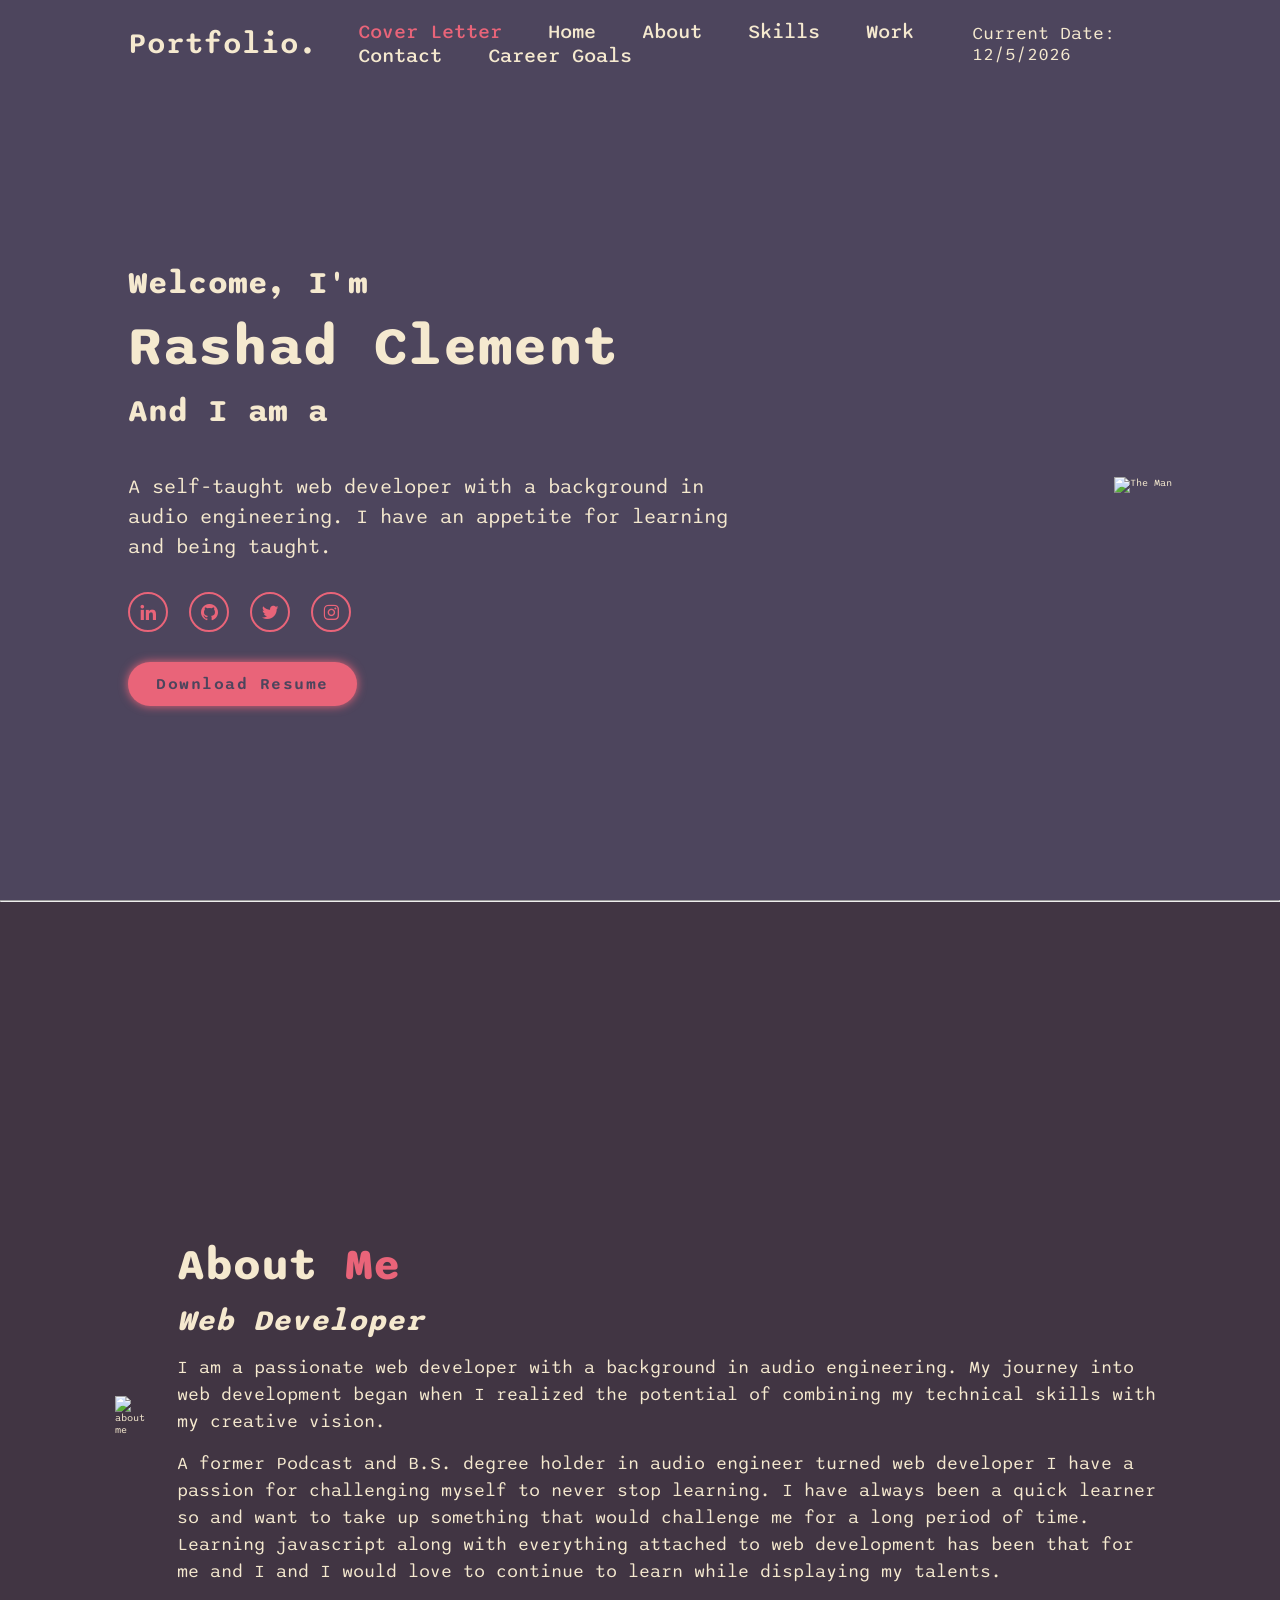
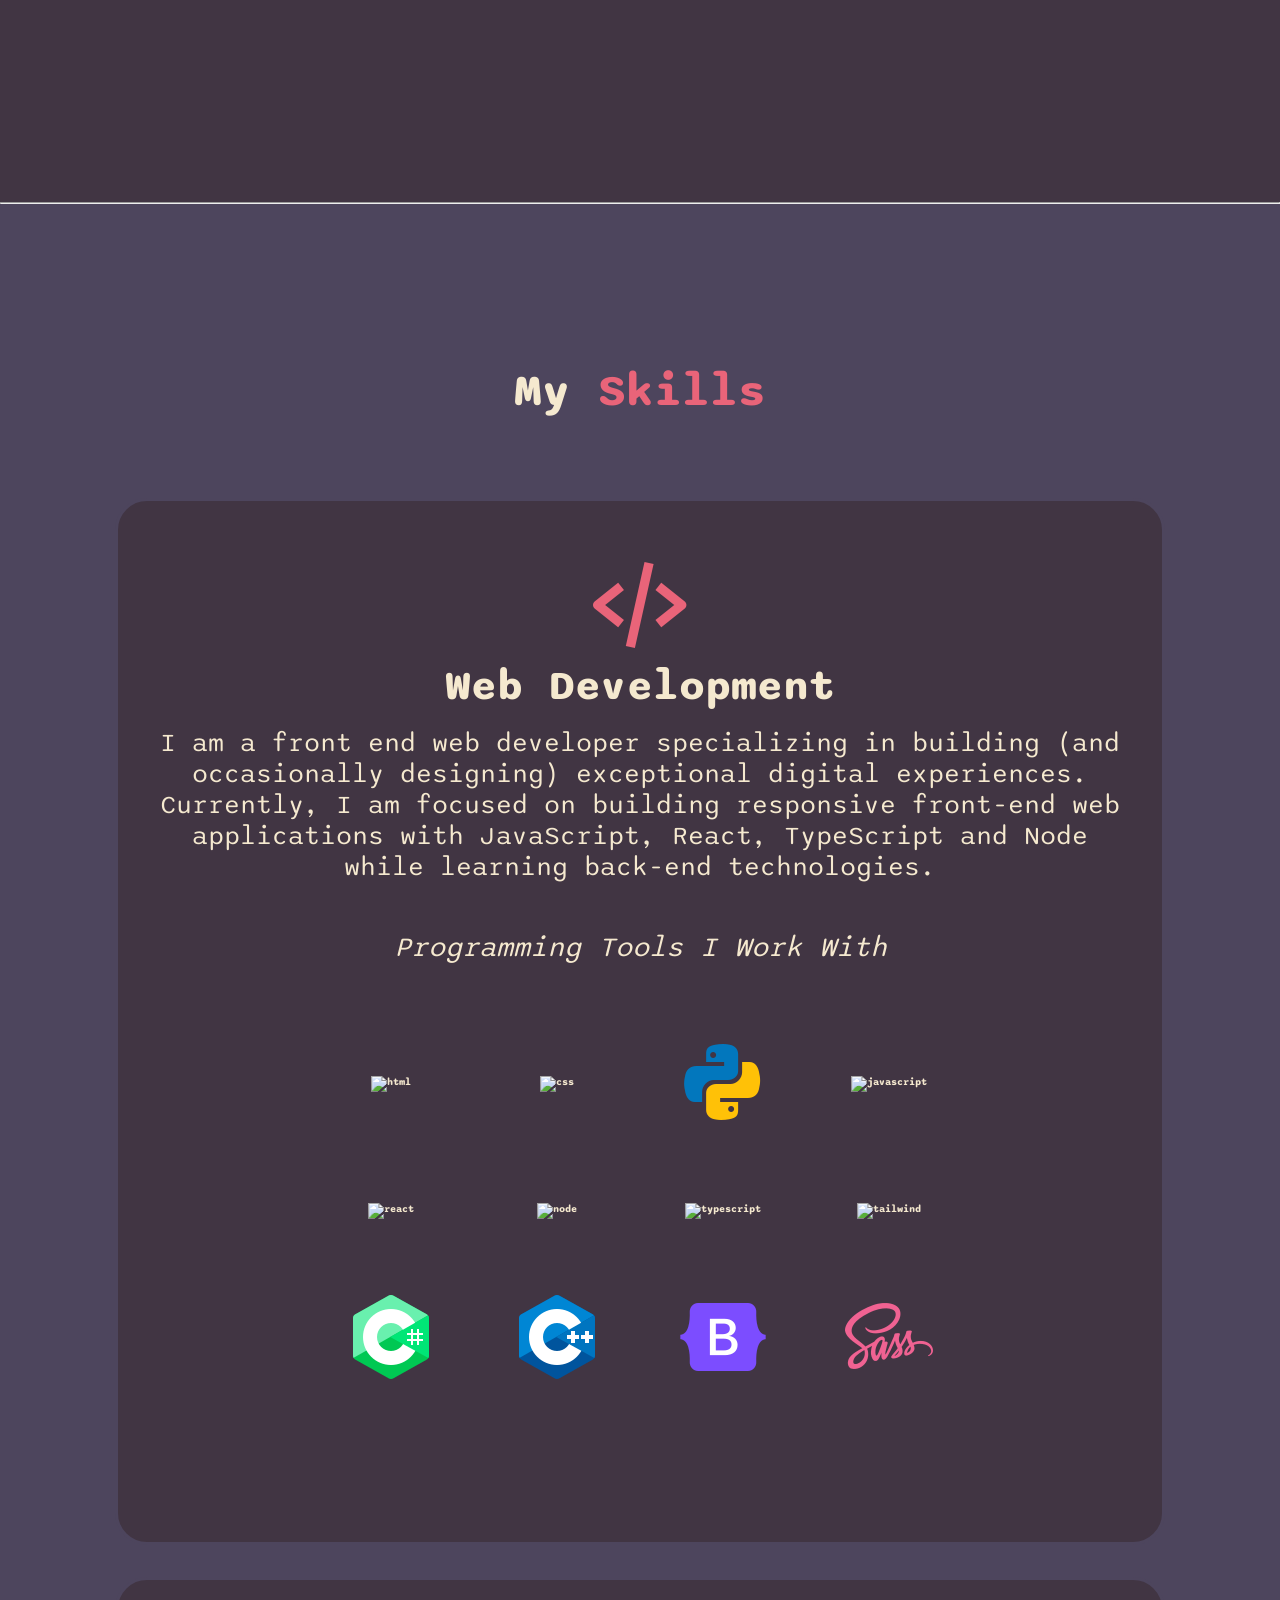
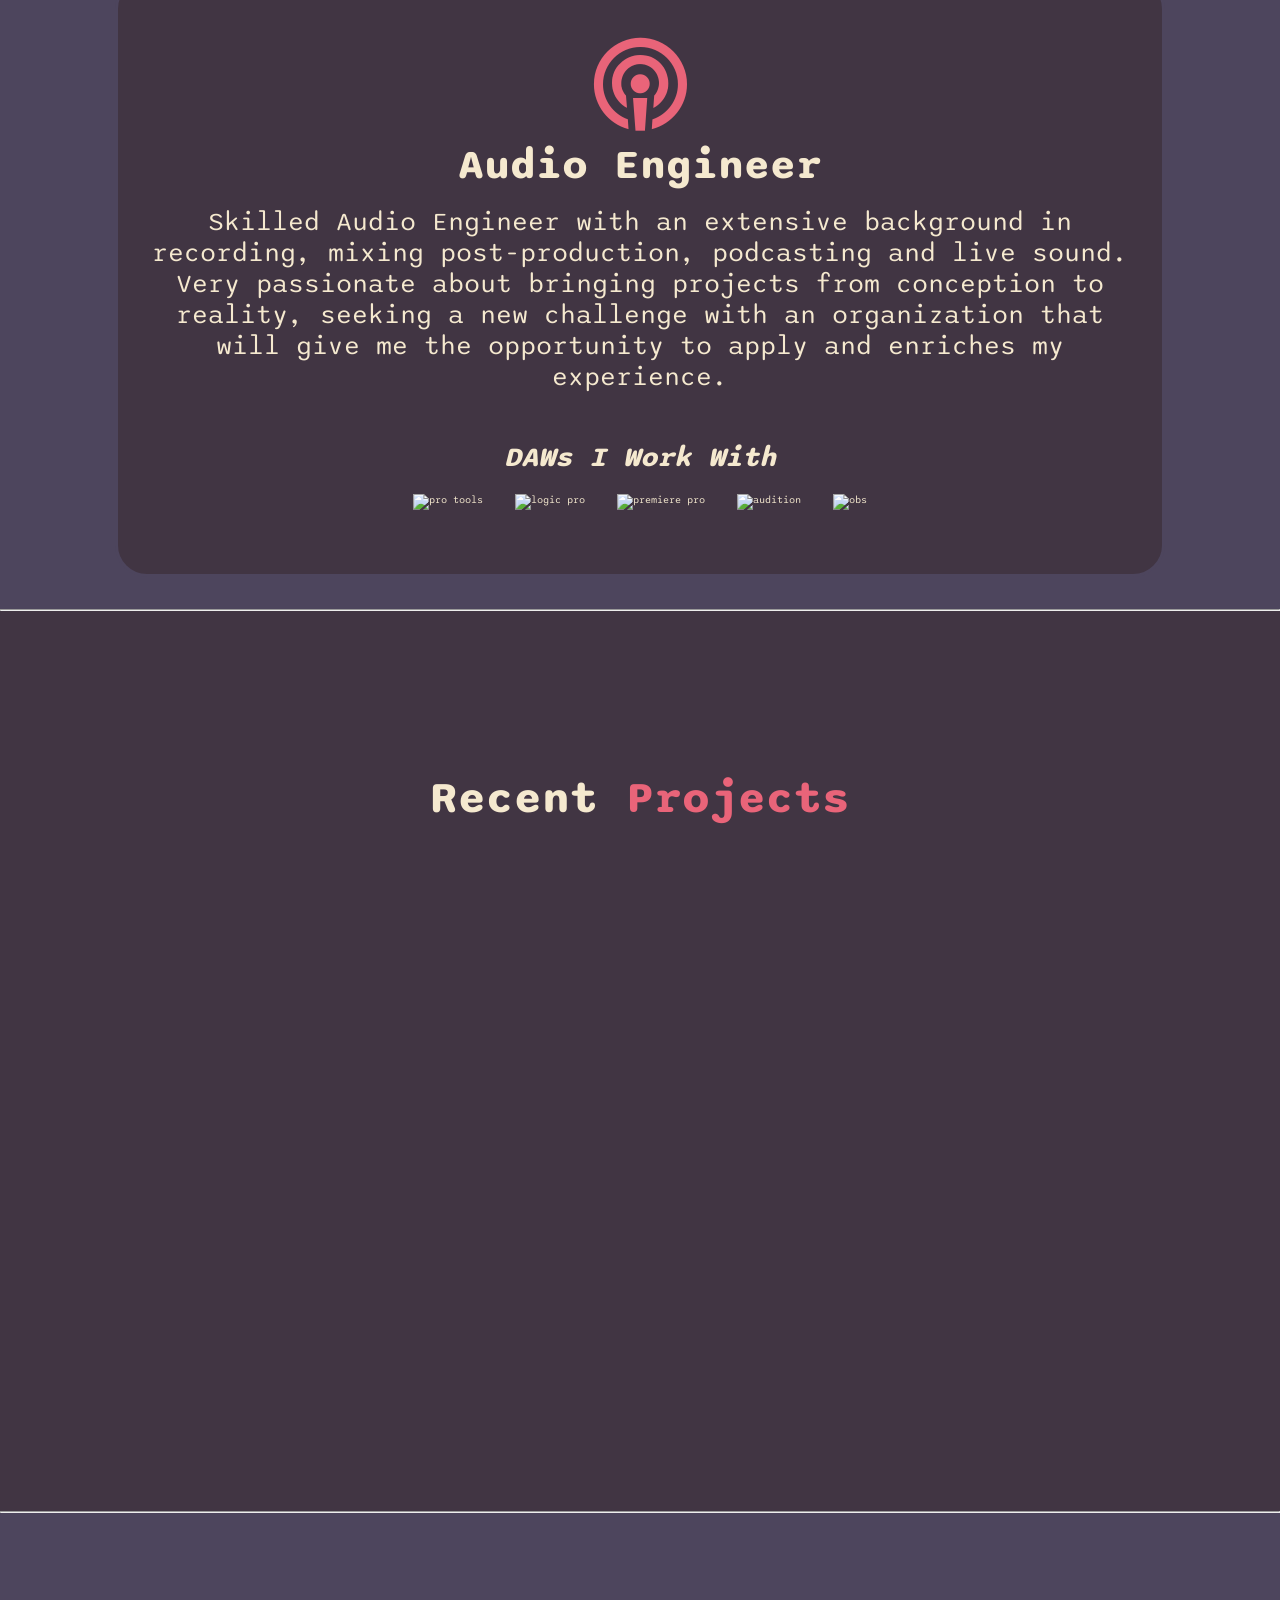
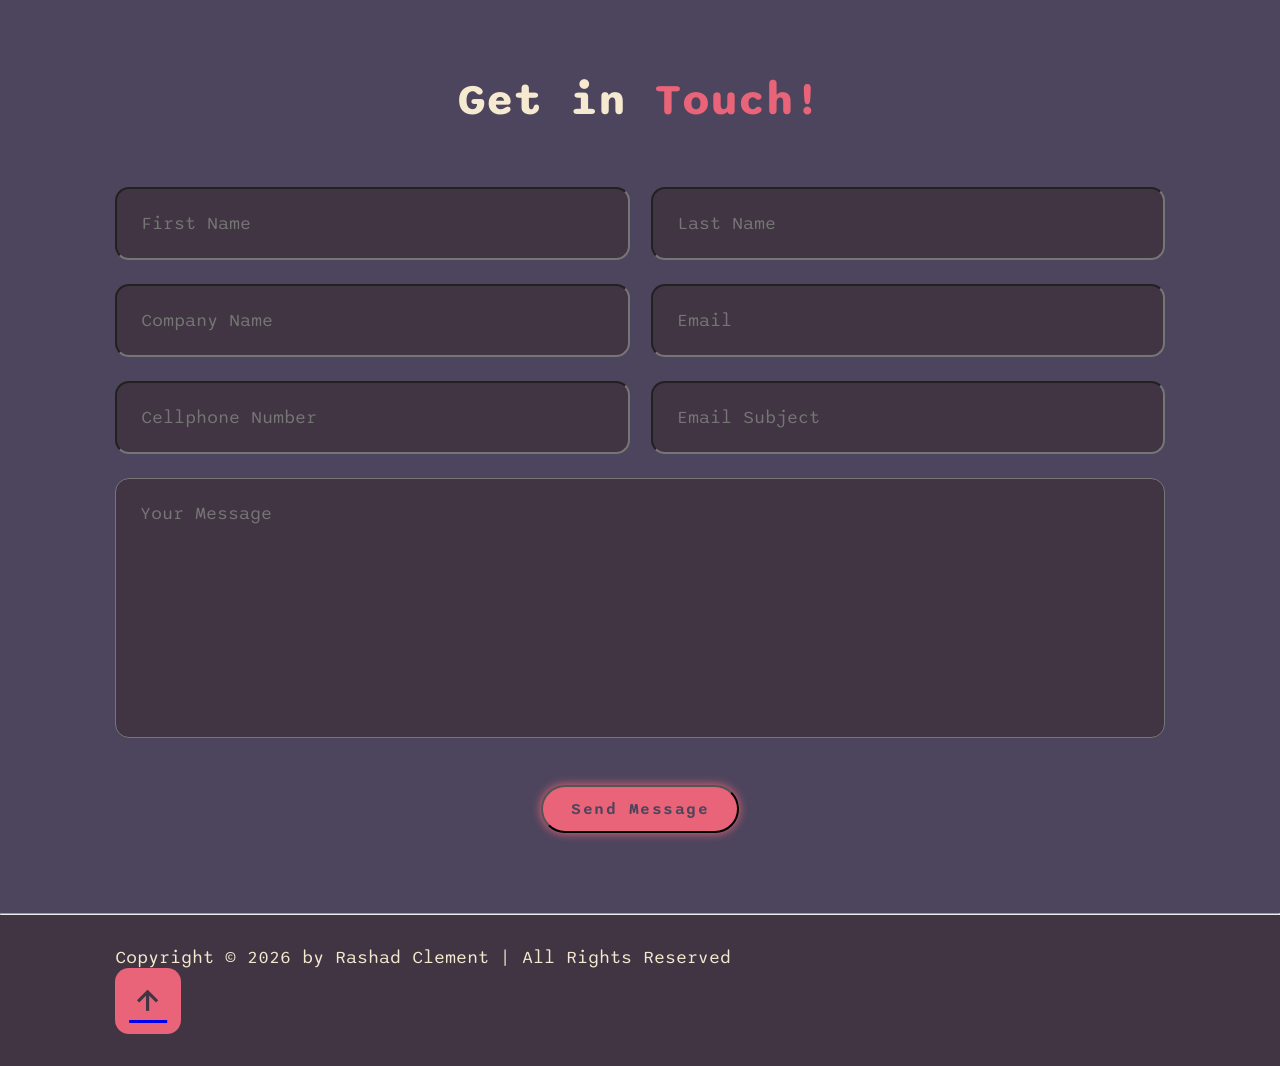
==== commit 5007e6ba: "Adds the current date to my portfolio page" ====
--- a/index.html
+++ b/index.html
@@ -37,6 +37,12 @@
         <a href="#contact" style="--i: 6">Contact</a>
         <a href="career_goals.html" style="--i: 7">Career Goals</a>
       </nav>
+      <div style="font-size: 18px">
+        Current Date:
+        <script>
+          document.write(new Date().toLocaleDateString());
+        </script>
+      </div>
     </header>
 
     <!-- HOME SECTION -->
